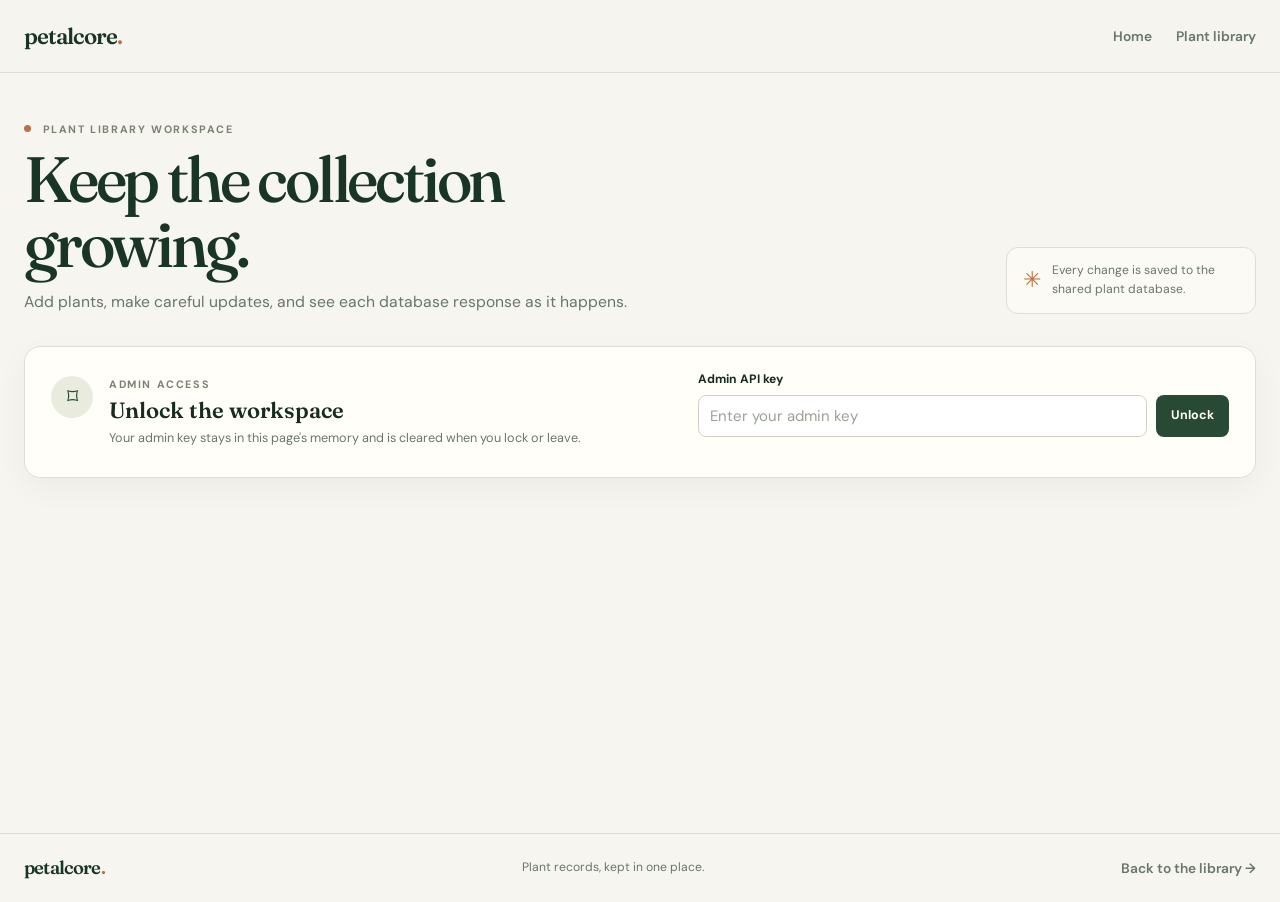
==== sites/admin/index.html @ 07d2193d "admin page" ====
<!DOCTYPE html>
<html lang="en">
<head>
    <meta charset="UTF-8">
    <meta name="viewport" content="width=device-width, initial-scale=1.0">
    <meta name="theme-color" content="#f6f5ef">
    <meta name="description" content="Manage the Petalcore plant catalog.">
    <title>Petalcore — Plant admin</title>
    <link rel="preconnect" href="https://fonts.googleapis.com">
    <link rel="preconnect" href="https://fonts.gstatic.com" crossorigin>
    <link href="https://fonts.googleapis.com/css2?family=DM+Sans:wght@400;500;600;700&family=Fraunces:opsz,wght@9..144,500;9..144,600;9..144,700&display=swap" rel="stylesheet">
    <link rel="stylesheet" href="style.css">
</head>
<body>
    <header class="site-header">
        <div class="shell header-inner">
            <a class="brand" href="/" aria-label="Petalcore home">petalcore<span>.</span></a>
            <nav aria-label="Main navigation">
                <a href="/">Home</a>
                <a href="/index/">Plant library</a>
            </nav>
        </div>
    </header>

    <main class="shell page-content">
        <section class="intro">
            <div>
                <p class="eyebrow"><span class="eyebrow-dot"></span> PLANT LIBRARY WORKSPACE</p>
                <h1>Keep the collection growing.</h1>
                <p class="intro-copy">Add plants, make careful updates, and see each database response as it happens.</p>
            </div>
            <div class="intro-note"><span class="note-mark" aria-hidden="true">✳</span><span>Every change is saved to the shared plant database.</span></div>
        </section>

        <section class="access-card" aria-labelledby="access-title">
            <div class="access-copy">
                <span class="access-icon" aria-hidden="true">⌑</span>
                <div>
                    <p class="eyebrow">ADMIN ACCESS</p>
                    <h2 id="access-title">Unlock the workspace</h2>
                    <p>Your admin key stays in this page's memory and is cleared when you lock or leave.</p>
                </div>
            </div>
            <form id="unlockForm" class="unlock-form">
                <label for="adminKey">Admin API key</label>
                <div class="unlock-controls">
                    <input id="adminKey" name="adminKey" type="password" autocomplete="off" required placeholder="Enter your admin key">
                    <button class="button button-primary" type="submit">Unlock</button>
                </div>
                <p id="accessMessage" class="form-message" role="status" aria-live="polite"></p>
            </form>
        </section>

        <section id="workspace" class="workspace" hidden>
            <div class="workspace-heading">
                <div>
                    <p class="eyebrow">DATABASE RECORDS</p>
                    <h2>Plant collection</h2>
                </div>
                <div class="workspace-controls">
                    <form id="searchForm" class="search-form" role="search">
                        <label class="visually-hidden" for="searchInput">Search plants</label>
                        <input id="searchInput" type="search" maxlength="100" placeholder="Search by plant name">
                        <button class="button button-light" type="submit">Search</button>
                    </form>
                    <button id="refreshButton" class="button button-light" type="button">Refresh</button>
                    <button id="createButton" class="button button-primary" type="button">＋ Add plant</button>
                    <button id="lockButton" class="button button-quiet" type="button">Lock</button>
                </div>
            </div>

            <p id="notice" class="notice" role="status" aria-live="polite"></p>

            <div class="workspace-grid">
                <section class="catalog-card" aria-labelledby="catalog-heading">
                    <div class="card-heading">
                        <div>
                            <h3 id="catalog-heading">Current records</h3>
                            <p id="recordCount">Loading the collection…</p>
                        </div>
                        <span class="live-mark"><span></span> Live database</span>
                    </div>
                    <div class="table-wrap">
                        <table>
                            <thead>
                                <tr>
                                    <th scope="col">Plant</th>
                                    <th scope="col">Type</th>
                                    <th scope="col">ID</th>
                                    <th scope="col"><span class="visually-hidden">Actions</span></th>
                                </tr>
                            </thead>
                            <tbody id="plantRows">
                                <tr><td class="empty-cell" colspan="4">Unlock the workspace to load plants.</td></tr>
                            </tbody>
                        </table>
                    </div>
                </section>

                <aside class="activity-card" aria-labelledby="activity-heading">
                    <div class="card-heading">
                        <div>
                            <p class="eyebrow">REQUEST DETAILS</p>
                            <h3 id="activity-heading">Last API response</h3>
                        </div>
                        <span id="responseStatus" class="status-pill status-idle">Ready</span>
                    </div>
                    <p id="requestLine" class="request-line">Choose an action to see its method, path, and result here.</p>
                    <section class="payload-section">
                        <h4>Request body</h4>
                        <pre id="requestBody" class="payload empty-payload">No request body.</pre>
                    </section>
                    <section class="payload-section response-section">
                        <h4>Response</h4>
                        <pre id="responseBody" class="payload empty-payload">Responses will appear here.</pre>
                    </section>
                </aside>
            </div>
        </section>
    </main>

    <dialog id="plantDialog" class="modal">
        <form id="plantForm" class="modal-card">
            <div class="modal-heading">
                <div>
                    <p class="eyebrow">PLANT DETAILS</p>
                    <h2 id="plantDialogTitle">Add a plant</h2>
                </div>
                <button id="closePlantDialog" class="close-button" type="button" aria-label="Close form">×</button>
            </div>
            <div id="updateMode" class="update-mode" hidden>
                <label for="updateMethod">Update style</label>
                <select id="updateMethod">
                    <option value="PATCH">Partial update (PATCH)</option>
                    <option value="PUT">Replace all fields (PUT)</option>
                </select>
                <span>PATCH saves only changed fields.</span>
            </div>
            <div id="plantFields" class="field-grid"></div>
            <div class="modal-actions">
                <button id="cancelPlantDialog" class="button button-light" type="button">Cancel</button>
                <button id="savePlantButton" class="button button-primary" type="submit">Create plant</button>
            </div>
        </form>
    </dialog>

    <dialog id="detailsDialog" class="modal">
        <section class="modal-card detail-card">
            <div class="modal-heading">
                <div>
                    <p class="eyebrow">DATABASE RECORD</p>
                    <h2 id="detailsTitle">Plant details</h2>
                </div>
                <button id="closeDetailsDialog" class="close-button" type="button" aria-label="Close details">×</button>
            </div>
            <pre id="detailsBody" class="payload detail-payload"></pre>
        </section>
    </dialog>

    <footer class="site-footer">
        <div class="shell footer-inner"><a class="brand" href="/">petalcore<span>.</span></a><p>Plant records, kept in one place.</p><a href="/index/">Back to the library →</a></div>
    </footer>
    <script src="app.js"></script>
</body>
</html>
---- sites/admin/style.css ----
* { box-sizing: border-box; }

:root {
    --paper: #f6f5ef;
    --surface: #fffef9;
    --surface-soft: #eeeee4;
    --ink: #172c20;
    --muted: #68766b;
    --forest: #284a35;
    --forest-deep: #183525;
    --moss: #b4c58b;
    --clay: #bd7044;
    --line: #dedfd2;
    --danger: #9c4238;
    --serif: "Fraunces", Georgia, serif;
    --sans: "DM Sans", Arial, sans-serif;
    --shadow: 0 20px 55px rgba(28, 53, 37, .12);
}

html { min-width: 320px; scroll-behavior: smooth; }
body {
    min-height: 100vh;
    margin: 0;
    color: var(--ink);
    background: var(--paper);
    font: 400 15px/1.6 var(--sans);
    -webkit-font-smoothing: antialiased;
}
a { color: inherit; }
button, input, select, textarea { font: inherit; }
button { cursor: pointer; }
button:focus-visible, a:focus-visible, input:focus-visible, select:focus-visible, textarea:focus-visible {
    outline: 3px solid rgba(189, 112, 68, .55);
    outline-offset: 2px;
}
[hidden] { display: none !important; }
.shell { width: min(1240px, calc(100% - 48px)); margin: 0 auto; }

.site-header { border-bottom: 1px solid var(--line); background: rgba(246, 245, 239, .92); }
.header-inner { min-height: 72px; display: flex; align-items: center; justify-content: space-between; gap: 24px; }
.brand { color: var(--forest-deep); font: 600 1.4rem/1 var(--serif); letter-spacing: -.045em; text-decoration: none; }
.brand span { color: var(--clay); }
.header-inner nav { display: flex; align-items: center; gap: 24px; }
.header-inner nav a, .footer-inner > a:last-child { color: var(--muted); font-size: .86rem; font-weight: 600; text-decoration: none; }
.header-inner nav a:hover, .footer-inner > a:last-child:hover { color: var(--forest); text-decoration: underline; text-underline-offset: 4px; }

.page-content { min-height: calc(100vh - 140px); padding: 44px 0 64px; }
.intro { display: flex; align-items: flex-end; justify-content: space-between; gap: 36px; padding: 4px 0 32px; }
.eyebrow { margin: 0 0 8px; color: #78846f; font-size: .67rem; font-weight: 700; letter-spacing: .15em; }
.eyebrow-dot { display: inline-block; width: 7px; height: 7px; margin: 0 7px 1px 0; border-radius: 50%; background: var(--clay); }
h1, h2, h3, h4, p { margin-top: 0; }
.intro h1 { max-width: 690px; margin-bottom: 12px; color: var(--forest-deep); font: 500 clamp(2.55rem, 5vw, 4.4rem)/1.02 var(--serif); letter-spacing: -.05em; }
.intro-copy { max-width: 620px; margin-bottom: 0; color: var(--muted); font-size: .98rem; }
.intro-note { display: flex; align-items: center; gap: 11px; max-width: 250px; padding: 13px 16px; border: 1px solid var(--line); border-radius: 12px; color: var(--muted); background: rgba(255, 254, 249, .6); font-size: .76rem; }
.note-mark { color: var(--clay); font-size: 1.4rem; }

.access-card, .catalog-card, .activity-card { border: 1px solid var(--line); border-radius: 16px; background: var(--surface); box-shadow: 0 10px 32px rgba(28, 53, 37, .045); }
.access-card { display: grid; grid-template-columns: 1fr minmax(310px, .86fr); align-items: center; gap: 30px; padding: 23px 26px; }
.access-copy { display: flex; align-items: flex-start; gap: 16px; }
.access-icon { display: grid; width: 42px; height: 42px; flex: 0 0 auto; place-items: center; border-radius: 50%; color: var(--forest); background: #e9ebdf; font-size: 1.35rem; }
.access-copy .eyebrow { margin-bottom: 4px; }
.access-copy h2 { margin-bottom: 4px; font: 600 1.38rem/1.2 var(--serif); }
.access-copy p:last-child { max-width: 500px; margin-bottom: 0; color: var(--muted); font-size: .79rem; }
.unlock-form label, .update-mode label { display: block; margin: 0 0 6px; color: var(--ink); font-size: .76rem; font-weight: 700; }
.unlock-controls { display: flex; gap: 9px; }
input, select, textarea { min-width: 0; border: 1px solid #cfd3c6; border-radius: 8px; color: var(--ink); background: #fff; }
input, select { min-height: 42px; padding: 8px 11px; }
input::placeholder { color: #9aa296; }
.unlock-controls input { flex: 1; }
.form-message { min-height: 18px; margin: 4px 0 -5px; color: var(--muted); font-size: .74rem; }
.form-message.is-error { color: var(--danger); }

.button { min-height: 40px; display: inline-flex; align-items: center; justify-content: center; gap: 7px; padding: 0 14px; border: 1px solid transparent; border-radius: 8px; font-size: .78rem; font-weight: 700; transition: background .16s ease, transform .16s ease, border-color .16s ease; }
.button:hover { transform: translateY(-1px); }
.button:disabled { cursor: wait; opacity: .65; transform: none; }
.button-primary { color: #fffef9; background: var(--forest); }
.button-primary:hover { background: var(--forest-deep); }
.button-light { color: var(--forest); border-color: var(--line); background: var(--surface); }
.button-light:hover { border-color: #aab79a; background: #f6f7f0; }
.button-quiet { color: var(--muted); border-color: transparent; background: transparent; }
.button-quiet:hover { color: var(--danger); background: #f8ece9; }

.workspace { padding-top: 35px; }
.workspace-heading { display: flex; align-items: flex-end; justify-content: space-between; gap: 18px; margin-bottom: 16px; }
.workspace-heading .eyebrow { margin-bottom: 2px; }
.workspace-heading h2 { margin: 0; color: var(--forest-deep); font: 600 1.9rem/1.2 var(--serif); letter-spacing: -.025em; }
.workspace-controls { display: flex; flex-wrap: wrap; align-items: center; justify-content: flex-end; gap: 8px; }
.search-form { display: flex; gap: 7px; }
.search-form input { width: min(245px, 25vw); }
.notice { min-height: 20px; margin: 0 0 10px; color: var(--muted); font-size: .8rem; }
.notice.is-error { color: var(--danger); }
.workspace-grid { display: grid; grid-template-columns: minmax(0, 1.55fr) minmax(310px, .82fr); align-items: start; gap: 16px; }
.catalog-card, .activity-card { min-width: 0; overflow: hidden; }
.card-heading { min-height: 77px; display: flex; align-items: center; justify-content: space-between; gap: 15px; padding: 16px 19px; border-bottom: 1px solid var(--line); }
.card-heading h3 { margin: 0; font: 600 1.25rem/1.2 var(--serif); }
.card-heading p:not(.eyebrow) { margin: 3px 0 0; color: var(--muted); font-size: .75rem; }
.live-mark { display: inline-flex; align-items: center; gap: 7px; color: #61744f; font-size: .68rem; font-weight: 700; white-space: nowrap; }
.live-mark span { width: 7px; height: 7px; border-radius: 50%; background: #72a456; box-shadow: 0 0 0 3px #edf3e8; }
.table-wrap { overflow: auto; }
table { width: 100%; border-collapse: collapse; text-align: left; }
th { padding: 10px 13px; color: #78846f; background: #f8f8f2; font-size: .64rem; font-weight: 700; letter-spacing: .07em; text-transform: uppercase; white-space: nowrap; }
td { padding: 12px 13px; border-top: 1px solid #edeee7; color: var(--muted); font-size: .76rem; vertical-align: middle; }
tbody tr:hover { background: #fcfcf8; }
.plant-name { display: block; color: var(--ink); font-size: .81rem; font-weight: 700; }
.plant-scientific { display: block; max-width: 190px; overflow: hidden; color: #7b877c; font-size: .67rem; text-overflow: ellipsis; white-space: nowrap; }
.plant-id { color: #899285; font-variant-numeric: tabular-nums; }
.row-actions { display: flex; justify-content: flex-end; gap: 5px; white-space: nowrap; }
.table-action { min-height: 30px; padding: 0 8px; border: 1px solid var(--line); border-radius: 6px; color: var(--forest); background: white; font-size: .68rem; font-weight: 700; }
.table-action:hover { border-color: #aab79a; background: #f6f7f0; }
.table-action.delete { color: var(--danger); }
.table-action.delete:hover { border-color: #dfb7ad; background: #fbf2f0; }
.empty-cell { padding: 32px 18px; color: var(--muted); text-align: center; }

.activity-card { position: sticky; top: 18px; }
.activity-card .card-heading { align-items: flex-start; }
.activity-card .eyebrow { margin-bottom: 3px; }
.status-pill { display: inline-flex; min-height: 24px; align-items: center; padding: 2px 9px; border-radius: 999px; font-size: .66rem; font-weight: 700; white-space: nowrap; }
.status-idle { color: #68766b; background: #eff0e9; }
.status-success { color: #426237; background: #e8f1df; }
.status-error { color: #963e35; background: #f8e9e5; }
.request-line { margin: 0; padding: 13px 17px; border-bottom: 1px solid var(--line); color: var(--forest-deep); font: 600 .74rem/1.5 ui-monospace, SFMono-Regular, Consolas, monospace; overflow-wrap: anywhere; }
.payload-section { padding: 12px 16px 0; }
.payload-section h4 { margin: 0 0 6px; color: #78846f; font-size: .64rem; font-weight: 700; letter-spacing: .08em; text-transform: uppercase; }
.payload { max-height: 190px; min-height: 50px; margin: 0; overflow: auto; padding: 12px; border: 1px solid #e6e8dc; border-radius: 8px; color: #304637; background: #f8f9f4; font: 500 .68rem/1.55 ui-monospace, SFMono-Regular, Consolas, monospace; white-space: pre-wrap; overflow-wrap: anywhere; }
.empty-payload { color: #9aa296; }
.response-section { padding-bottom: 16px; }

.modal { width: min(780px, calc(100% - 28px)); max-width: none; max-height: min(90vh, 900px); padding: 0; overflow: visible; border: 0; border-radius: 16px; color: var(--ink); background: transparent; box-shadow: var(--shadow); }
.modal::backdrop { background: rgba(18, 34, 24, .55); backdrop-filter: blur(3px); }
.modal-card { max-height: min(90vh, 900px); display: flex; flex-direction: column; overflow: hidden; border: 1px solid rgba(255, 255, 255, .55); border-radius: 16px; background: var(--surface); }
.modal-heading { display: flex; align-items: flex-start; justify-content: space-between; gap: 16px; padding: 20px 23px 15px; border-bottom: 1px solid var(--line); }
.modal-heading .eyebrow { margin-bottom: 4px; }
.modal-heading h2 { margin: 0; color: var(--forest-deep); font: 600 1.6rem/1.15 var(--serif); }
.close-button { width: 35px; height: 35px; border: 1px solid var(--line); border-radius: 50%; color: var(--muted); background: white; font-size: 1.45rem; line-height: 1; }
.close-button:hover { color: var(--danger); border-color: #dfb7ad; }
.update-mode { display: flex; flex-wrap: wrap; align-items: center; gap: 10px; padding: 12px 23px 0; }
.update-mode label { margin: 0; }
.update-mode select { min-height: 34px; padding: 5px 9px; font-size: .74rem; }
.update-mode span { color: var(--muted); font-size: .69rem; }
.field-grid { display: grid; grid-template-columns: repeat(2, minmax(0, 1fr)); gap: 12px 14px; padding: 18px 23px; overflow: auto; }
.field { min-width: 0; }
.field.full-width { grid-column: 1 / -1; }
.field label { display: block; margin-bottom: 4px; color: #526455; font-size: .7rem; font-weight: 700; }
.field input, .field select, .field textarea { width: 100%; font-size: .78rem; }
.field input, .field select { min-height: 38px; padding: 7px 9px; }
.field textarea { min-height: 72px; resize: vertical; padding: 8px 9px; }
.modal-actions { display: flex; justify-content: flex-end; gap: 8px; padding: 13px 23px 18px; border-top: 1px solid var(--line); background: #fcfcf8; }
.detail-card { padding-bottom: 18px; }
.detail-payload { max-height: 65vh; margin: 16px 20px 0; font-size: .74rem; }
.visually-hidden { position: absolute; width: 1px; height: 1px; padding: 0; overflow: hidden; clip: rect(0, 0, 0, 0); white-space: nowrap; border: 0; }

.site-footer { border-top: 1px solid var(--line); }
.footer-inner { min-height: 68px; display: flex; align-items: center; justify-content: space-between; gap: 18px; }
.footer-inner .brand { font-size: 1.15rem; }
.footer-inner p { margin: 0; color: var(--muted); font-size: .76rem; }

@media (max-width: 980px) {
    .workspace-grid { grid-template-columns: 1fr; }
    .activity-card { position: static; }
    .access-card { grid-template-columns: 1fr; gap: 17px; }
    .workspace-heading { align-items: flex-start; flex-direction: column; }
    .workspace-controls { justify-content: flex-start; }
}
@media (max-width: 650px) {
    .shell { width: min(100% - 30px, 1240px); }
    .page-content { padding-top: 30px; }
    .intro { align-items: flex-start; flex-direction: column; gap: 16px; padding-bottom: 22px; }
    .intro h1 { font-size: clamp(2.45rem, 12vw, 3.5rem); }
    .intro-note { max-width: none; }
    .access-card { padding: 18px; }
    .workspace-controls { width: 100%; }
    .search-form { flex: 1 1 100%; }
    .search-form input { width: 100%; flex: 1; }
    .workspace-heading h2 { font-size: 1.65rem; }
    .card-heading { padding: 14px; }
    td { padding: 10px 9px; }
    th { padding: 9px; }
    .row-actions { flex-direction: column; }
    .table-action { min-height: 27px; }
    .field-grid { grid-template-columns: 1fr; padding: 15px; }
    .field.full-width { grid-column: auto; }
    .modal-heading { padding: 17px 16px 13px; }
    .update-mode { padding-right: 16px; padding-left: 16px; }
    .modal-actions { padding: 12px 16px 15px; }
    .footer-inner { align-items: flex-start; flex-direction: column; justify-content: center; gap: 6px; padding: 14px 0; }
}
@media (prefers-reduced-motion: reduce) { html { scroll-behavior: auto; } .button { transition: none; } }
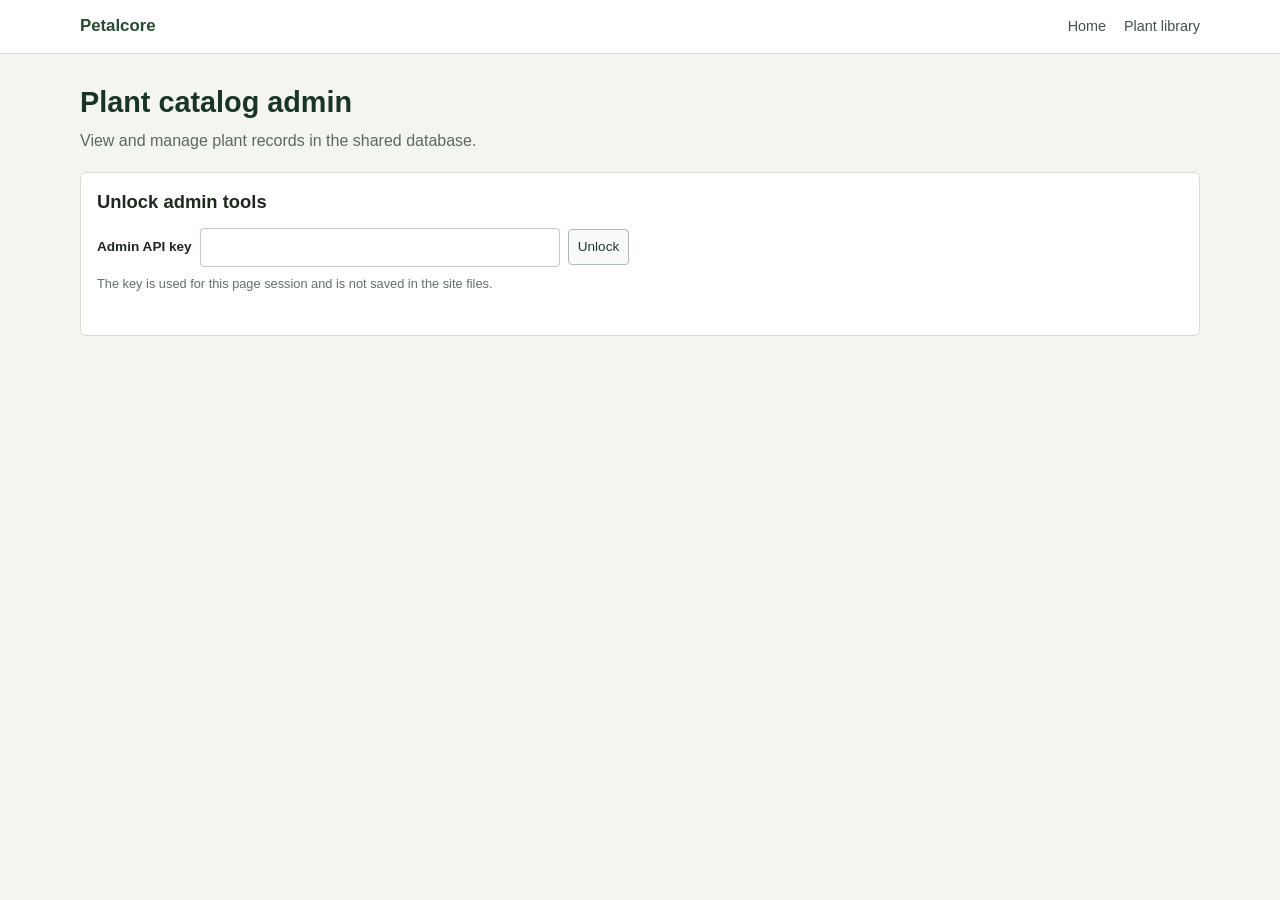
==== commit 95e91d25: "Update admin tools UI" ====
--- a/sites/admin/index.html
+++ b/sites/admin/index.html
@@ -6,160 +6,102 @@
     <meta name="theme-color" content="#f6f5ef">
     <meta name="description" content="Manage the Petalcore plant catalog.">
     <title>Petalcore — Plant admin</title>
-    <link rel="preconnect" href="https://fonts.googleapis.com">
-    <link rel="preconnect" href="https://fonts.gstatic.com" crossorigin>
-    <link href="https://fonts.googleapis.com/css2?family=DM+Sans:wght@400;500;600;700&family=Fraunces:opsz,wght@9..144,500;9..144,600;9..144,700&display=swap" rel="stylesheet">
     <link rel="stylesheet" href="style.css">
 </head>
 <body>
-    <header class="site-header">
-        <div class="shell header-inner">
-            <a class="brand" href="/" aria-label="Petalcore home">petalcore<span>.</span></a>
-            <nav aria-label="Main navigation">
-                <a href="/">Home</a>
-                <a href="/index/">Plant library</a>
-            </nav>
-        </div>
+    <header>
+        <a href="/" class="brand">Petalcore</a>
+        <nav><a href="/">Home</a><a href="/index/">Plant library</a></nav>
     </header>
 
-    <main class="shell page-content">
-        <section class="intro">
-            <div>
-                <p class="eyebrow"><span class="eyebrow-dot"></span> PLANT LIBRARY WORKSPACE</p>
-                <h1>Keep the collection growing.</h1>
-                <p class="intro-copy">Add plants, make careful updates, and see each database response as it happens.</p>
-            </div>
-            <div class="intro-note"><span class="note-mark" aria-hidden="true">✳</span><span>Every change is saved to the shared plant database.</span></div>
+    <main>
+        <h1>Plant catalog admin</h1>
+        <p>View and manage plant records in the shared database.</p>
+
+        <section class="panel" aria-labelledby="access-title">
+            <h2 id="access-title">Unlock admin tools</h2>
+            <form id="unlockForm" class="inline-form">
+                <label for="adminKey">Admin API key</label>
+                <input id="adminKey" name="adminKey" type="password" autocomplete="off" required>
+                <button type="submit">Unlock</button>
+            </form>
+            <p class="help-text">The key is used for this page session and is not saved in the site files.</p>
+            <p id="accessMessage" class="message" role="status" aria-live="polite"></p>
         </section>
 
-        <section class="access-card" aria-labelledby="access-title">
-            <div class="access-copy">
-                <span class="access-icon" aria-hidden="true">⌑</span>
-                <div>
-                    <p class="eyebrow">ADMIN ACCESS</p>
-                    <h2 id="access-title">Unlock the workspace</h2>
-                    <p>Your admin key stays in this page's memory and is cleared when you lock or leave.</p>
-                </div>
+        <section id="workspace" hidden>
+            <div class="toolbar">
+                <h2>Plants <small id="recordCount">Loading…</small></h2>
+                <form id="searchForm" class="inline-form" role="search">
+                    <label class="visually-hidden" for="searchInput">Search plants</label>
+                    <input id="searchInput" type="search" maxlength="100" placeholder="Search plant names">
+                    <button type="submit">Search</button>
+                </form>
+                <button id="refreshButton" type="button">Refresh</button>
+                <button id="createButton" type="button">Add plant</button>
+                <button id="lockButton" type="button">Lock</button>
             </div>
-            <form id="unlockForm" class="unlock-form">
-                <label for="adminKey">Admin API key</label>
-                <div class="unlock-controls">
-                    <input id="adminKey" name="adminKey" type="password" autocomplete="off" required placeholder="Enter your admin key">
-                    <button class="button button-primary" type="submit">Unlock</button>
-                </div>
-                <p id="accessMessage" class="form-message" role="status" aria-live="polite"></p>
-            </form>
-        </section>
+            <p id="notice" class="message" role="status" aria-live="polite"></p>
 
-        <section id="workspace" class="workspace" hidden>
-            <div class="workspace-heading">
-                <div>
-                    <p class="eyebrow">DATABASE RECORDS</p>
-                    <h2>Plant collection</h2>
-                </div>
-                <div class="workspace-controls">
-                    <form id="searchForm" class="search-form" role="search">
-                        <label class="visually-hidden" for="searchInput">Search plants</label>
-                        <input id="searchInput" type="search" maxlength="100" placeholder="Search by plant name">
-                        <button class="button button-light" type="submit">Search</button>
-                    </form>
-                    <button id="refreshButton" class="button button-light" type="button">Refresh</button>
-                    <button id="createButton" class="button button-primary" type="button">＋ Add plant</button>
-                    <button id="lockButton" class="button button-quiet" type="button">Lock</button>
-                </div>
-            </div>
-
-            <p id="notice" class="notice" role="status" aria-live="polite"></p>
-
-            <div class="workspace-grid">
-                <section class="catalog-card" aria-labelledby="catalog-heading">
-                    <div class="card-heading">
-                        <div>
-                            <h3 id="catalog-heading">Current records</h3>
-                            <p id="recordCount">Loading the collection…</p>
-                        </div>
-                        <span class="live-mark"><span></span> Live database</span>
-                    </div>
+            <div class="columns">
+                <section class="panel table-panel" aria-labelledby="records-title">
+                    <h3 id="records-title">Current records</h3>
                     <div class="table-wrap">
                         <table>
                             <thead>
-                                <tr>
-                                    <th scope="col">Plant</th>
-                                    <th scope="col">Type</th>
-                                    <th scope="col">ID</th>
-                                    <th scope="col"><span class="visually-hidden">Actions</span></th>
-                                </tr>
+                                <tr><th>Plant</th><th>Type</th><th>ID</th><th>Actions</th></tr>
                             </thead>
                             <tbody id="plantRows">
-                                <tr><td class="empty-cell" colspan="4">Unlock the workspace to load plants.</td></tr>
+                                <tr><td colspan="4" class="empty-cell">Unlock the workspace to load plants.</td></tr>
                             </tbody>
                         </table>
                     </div>
                 </section>
 
-                <aside class="activity-card" aria-labelledby="activity-heading">
-                    <div class="card-heading">
-                        <div>
-                            <p class="eyebrow">REQUEST DETAILS</p>
-                            <h3 id="activity-heading">Last API response</h3>
-                        </div>
-                        <span id="responseStatus" class="status-pill status-idle">Ready</span>
-                    </div>
-                    <p id="requestLine" class="request-line">Choose an action to see its method, path, and result here.</p>
-                    <section class="payload-section">
-                        <h4>Request body</h4>
-                        <pre id="requestBody" class="payload empty-payload">No request body.</pre>
-                    </section>
-                    <section class="payload-section response-section">
-                        <h4>Response</h4>
-                        <pre id="responseBody" class="payload empty-payload">Responses will appear here.</pre>
-                    </section>
-                </aside>
+                <section class="panel request-panel" aria-labelledby="request-title">
+                    <h3 id="request-title">Latest API request</h3>
+                    <p><strong>Status:</strong> <span id="responseStatus" class="status-pill">Ready</span></p>
+                    <p id="requestLine" class="request-line">Choose an action to see its result.</p>
+                    <h4>Request body</h4>
+                    <pre id="requestBody" class="payload empty-payload">No request body.</pre>
+                    <h4>Response</h4>
+                    <pre id="responseBody" class="payload empty-payload">Responses appear here.</pre>
+                </section>
             </div>
         </section>
     </main>
 
-    <dialog id="plantDialog" class="modal">
-        <form id="plantForm" class="modal-card">
-            <div class="modal-heading">
-                <div>
-                    <p class="eyebrow">PLANT DETAILS</p>
-                    <h2 id="plantDialogTitle">Add a plant</h2>
-                </div>
-                <button id="closePlantDialog" class="close-button" type="button" aria-label="Close form">×</button>
+    <dialog id="plantDialog">
+        <form id="plantForm" class="dialog-content">
+            <div class="dialog-heading">
+                <h2 id="plantDialogTitle">Add plant</h2>
+                <button id="closePlantDialog" type="button" aria-label="Close">×</button>
             </div>
             <div id="updateMode" class="update-mode" hidden>
-                <label for="updateMethod">Update style</label>
+                <label for="updateMethod">Update method</label>
                 <select id="updateMethod">
-                    <option value="PATCH">Partial update (PATCH)</option>
-                    <option value="PUT">Replace all fields (PUT)</option>
+                    <option value="PATCH">PATCH — changed fields</option>
+                    <option value="PUT">PUT — replace all fields</option>
                 </select>
-                <span>PATCH saves only changed fields.</span>
             </div>
             <div id="plantFields" class="field-grid"></div>
-            <div class="modal-actions">
-                <button id="cancelPlantDialog" class="button button-light" type="button">Cancel</button>
-                <button id="savePlantButton" class="button button-primary" type="submit">Create plant</button>
+            <div class="dialog-actions">
+                <button id="cancelPlantDialog" type="button">Cancel</button>
+                <button id="savePlantButton" type="submit">Create plant</button>
             </div>
         </form>
     </dialog>
 
-    <dialog id="detailsDialog" class="modal">
-        <section class="modal-card detail-card">
-            <div class="modal-heading">
-                <div>
-                    <p class="eyebrow">DATABASE RECORD</p>
-                    <h2 id="detailsTitle">Plant details</h2>
-                </div>
-                <button id="closeDetailsDialog" class="close-button" type="button" aria-label="Close details">×</button>
+    <dialog id="detailsDialog">
+        <section class="dialog-content">
+            <div class="dialog-heading">
+                <h2 id="detailsTitle">Plant details</h2>
+                <button id="closeDetailsDialog" type="button" aria-label="Close">×</button>
             </div>
             <pre id="detailsBody" class="payload detail-payload"></pre>
         </section>
     </dialog>
 
-    <footer class="site-footer">
-        <div class="shell footer-inner"><a class="brand" href="/">petalcore<span>.</span></a><p>Plant records, kept in one place.</p><a href="/index/">Back to the library →</a></div>
-    </footer>
     <script src="app.js"></script>
 </body>
 </html>
--- a/sites/admin/style.css
+++ b/sites/admin/style.css
@@ -1,187 +1,103 @@
-* { box-sizing: border-box; }
-
 :root {
-    --paper: #f6f5ef;
-    --surface: #fffef9;
-    --surface-soft: #eeeee4;
-    --ink: #172c20;
-    --muted: #68766b;
-    --forest: #284a35;
-    --forest-deep: #183525;
-    --moss: #b4c58b;
-    --clay: #bd7044;
-    --line: #dedfd2;
-    --danger: #9c4238;
-    --serif: "Fraunces", Georgia, serif;
-    --sans: "DM Sans", Arial, sans-serif;
-    --shadow: 0 20px 55px rgba(28, 53, 37, .12);
+    color-scheme: light;
+    font-family: Arial, sans-serif;
+    color: #202820;
+    background: #f5f5f0;
 }
 
-html { min-width: 320px; scroll-behavior: smooth; }
-body {
-    min-height: 100vh;
-    margin: 0;
-    color: var(--ink);
-    background: var(--paper);
-    font: 400 15px/1.6 var(--sans);
-    -webkit-font-smoothing: antialiased;
+* { box-sizing: border-box; }
+body { margin: 0; line-height: 1.45; }
+header {
+    min-height: 54px;
+    display: flex;
+    align-items: center;
+    justify-content: space-between;
+    gap: 16px;
+    padding: 0 max(20px, calc((100% - 1120px) / 2));
+    border-bottom: 1px solid #d8ddd3;
+    background: #fff;
 }
-a { color: inherit; }
-button, input, select, textarea { font: inherit; }
-button { cursor: pointer; }
-button:focus-visible, a:focus-visible, input:focus-visible, select:focus-visible, textarea:focus-visible {
-    outline: 3px solid rgba(189, 112, 68, .55);
+.brand { color: #284a35; font-size: 1.05rem; font-weight: 700; text-decoration: none; }
+nav { display: flex; gap: 18px; }
+nav a { color: #425247; font-size: .9rem; text-decoration: none; }
+nav a:hover { text-decoration: underline; }
+main { width: min(1120px, calc(100% - 32px)); margin: 28px auto 60px; }
+h1 { margin: 0 0 5px; color: #183525; font-size: 1.8rem; }
+h2 { margin: 0 0 12px; font-size: 1.15rem; }
+h3 { margin: 0 0 12px; font-size: 1rem; }
+h4 { margin: 12px 0 5px; font-size: .85rem; }
+main > p { margin: 0 0 20px; color: #5c685f; }
+section { min-width: 0; }
+.panel { padding: 16px; border: 1px solid #d8ddd3; border-radius: 6px; background: #fff; }
+.inline-form { display: flex; flex-wrap: wrap; align-items: center; gap: 8px; }
+label { font-size: .85rem; font-weight: 600; }
+input, select, textarea, button { min-height: 36px; padding: 7px 9px; font: inherit; }
+input, select, textarea { border: 1px solid #bfc8bd; border-radius: 4px; background: white; }
+button { border: 1px solid #aeb9ae; border-radius: 4px; color: #24382b; background: #f8faf7; cursor: pointer; font-size: .85rem; }
+button:hover { background: #edf2e9; }
+button:disabled { cursor: wait; opacity: .65; }
+button:focus-visible, input:focus-visible, select:focus-visible, textarea:focus-visible, a:focus-visible {
+    outline: 2px solid #bd7044;
     outline-offset: 2px;
 }
+#unlockForm input { width: min(360px, 100%); }
+.message { min-height: 18px; margin: 8px 0 0; color: #536255; font-size: .85rem; }
+.message.is-error { color: #9c4238; }
+.help-text { margin: 8px 0 0; color: #637065; font-size: .8rem; }
+.toolbar { display: flex; flex-wrap: wrap; align-items: center; gap: 8px; margin: 24px 0 8px; }
+.toolbar h2 { margin: 0 auto 0 0; }
+.toolbar small { color: #637065; font-size: .8rem; font-weight: 400; }
+.search-form input { width: 190px; }
+.columns { display: grid; grid-template-columns: minmax(0, 1.5fr) minmax(280px, .8fr); align-items: start; gap: 14px; }
+.table-panel, .request-panel { margin-top: 6px; }
+.table-wrap { overflow-x: auto; }
+table { width: 100%; border-collapse: collapse; background: #fff; text-align: left; }
+th, td { padding: 9px 8px; border-bottom: 1px solid #e3e7e1; font-size: .82rem; vertical-align: middle; }
+th { background: #f4f6f2; font-size: .75rem; }
+.plant-name { display: block; font-weight: 600; }
+.plant-scientific { display: block; color: #637065; font-size: .74rem; }
+.plant-id { color: #637065; }
+.row-actions { display: flex; flex-wrap: wrap; gap: 5px; }
+.table-action { min-height: 29px; padding: 4px 7px; font-size: .75rem; }
+.table-action.delete { color: #8f332b; }
+.empty-cell { padding: 20px 8px; color: #637065; text-align: center; }
+.request-panel p { margin: 6px 0; font-size: .82rem; }
+.request-line { overflow-wrap: anywhere; font-family: Consolas, monospace; }
+.status-pill { font-weight: 700; }
+.status-success { color: #426237; }
+.status-error { color: #9c4238; }
+.status-idle { color: #637065; }
+.payload { max-height: 220px; min-height: 42px; margin: 0; overflow: auto; padding: 9px; border: 1px solid #e0e4dd; border-radius: 4px; background: #f8f9f7; font: .75rem/1.45 Consolas, monospace; white-space: pre-wrap; overflow-wrap: anywhere; }
+.empty-payload { color: #748076; }
+
+dialog { width: min(760px, calc(100% - 24px)); max-height: 90vh; padding: 0; overflow: auto; border: 1px solid #cbd2c8; border-radius: 6px; background: #fff; color: inherit; }
+dialog::backdrop { background: rgba(25, 35, 27, .45); }
+.dialog-content { padding: 16px; }
+.dialog-heading { display: flex; align-items: center; justify-content: space-between; gap: 12px; margin-bottom: 12px; }
+.dialog-heading h2 { margin: 0; }
+.dialog-heading button { min-width: 36px; padding: 3px; font-size: 1.1rem; }
+.update-mode { display: flex; flex-wrap: wrap; align-items: center; gap: 8px; margin-bottom: 12px; }
+.field-grid { display: grid; grid-template-columns: repeat(2, minmax(0, 1fr)); gap: 10px; }
+.field { display: grid; gap: 4px; }
+.field.full-width { grid-column: 1 / -1; }
+.field input, .field select, .field textarea { width: 100%; }
+.field textarea { min-height: 68px; resize: vertical; }
+.dialog-actions { display: flex; justify-content: flex-end; gap: 8px; margin-top: 14px; padding-top: 12px; border-top: 1px solid #e0e4dd; }
+.detail-payload { max-height: 70vh; }
+.visually-hidden { position: absolute; width: 1px; height: 1px; padding: 0; overflow: hidden; clip: rect(0, 0, 0, 0); white-space: nowrap; border: 0; }
 [hidden] { display: none !important; }
-.shell { width: min(1240px, calc(100% - 48px)); margin: 0 auto; }
 
-.site-header { border-bottom: 1px solid var(--line); background: rgba(246, 245, 239, .92); }
-.header-inner { min-height: 72px; display: flex; align-items: center; justify-content: space-between; gap: 24px; }
-.brand { color: var(--forest-deep); font: 600 1.4rem/1 var(--serif); letter-spacing: -.045em; text-decoration: none; }
-.brand span { color: var(--clay); }
-.header-inner nav { display: flex; align-items: center; gap: 24px; }
-.header-inner nav a, .footer-inner > a:last-child { color: var(--muted); font-size: .86rem; font-weight: 600; text-decoration: none; }
-.header-inner nav a:hover, .footer-inner > a:last-child:hover { color: var(--forest); text-decoration: underline; text-underline-offset: 4px; }
-
-.page-content { min-height: calc(100vh - 140px); padding: 44px 0 64px; }
-.intro { display: flex; align-items: flex-end; justify-content: space-between; gap: 36px; padding: 4px 0 32px; }
-.eyebrow { margin: 0 0 8px; color: #78846f; font-size: .67rem; font-weight: 700; letter-spacing: .15em; }
-.eyebrow-dot { display: inline-block; width: 7px; height: 7px; margin: 0 7px 1px 0; border-radius: 50%; background: var(--clay); }
-h1, h2, h3, h4, p { margin-top: 0; }
-.intro h1 { max-width: 690px; margin-bottom: 12px; color: var(--forest-deep); font: 500 clamp(2.55rem, 5vw, 4.4rem)/1.02 var(--serif); letter-spacing: -.05em; }
-.intro-copy { max-width: 620px; margin-bottom: 0; color: var(--muted); font-size: .98rem; }
-.intro-note { display: flex; align-items: center; gap: 11px; max-width: 250px; padding: 13px 16px; border: 1px solid var(--line); border-radius: 12px; color: var(--muted); background: rgba(255, 254, 249, .6); font-size: .76rem; }
-.note-mark { color: var(--clay); font-size: 1.4rem; }
-
-.access-card, .catalog-card, .activity-card { border: 1px solid var(--line); border-radius: 16px; background: var(--surface); box-shadow: 0 10px 32px rgba(28, 53, 37, .045); }
-.access-card { display: grid; grid-template-columns: 1fr minmax(310px, .86fr); align-items: center; gap: 30px; padding: 23px 26px; }
-.access-copy { display: flex; align-items: flex-start; gap: 16px; }
-.access-icon { display: grid; width: 42px; height: 42px; flex: 0 0 auto; place-items: center; border-radius: 50%; color: var(--forest); background: #e9ebdf; font-size: 1.35rem; }
-.access-copy .eyebrow { margin-bottom: 4px; }
-.access-copy h2 { margin-bottom: 4px; font: 600 1.38rem/1.2 var(--serif); }
-.access-copy p:last-child { max-width: 500px; margin-bottom: 0; color: var(--muted); font-size: .79rem; }
-.unlock-form label, .update-mode label { display: block; margin: 0 0 6px; color: var(--ink); font-size: .76rem; font-weight: 700; }
-.unlock-controls { display: flex; gap: 9px; }
-input, select, textarea { min-width: 0; border: 1px solid #cfd3c6; border-radius: 8px; color: var(--ink); background: #fff; }
-input, select { min-height: 42px; padding: 8px 11px; }
-input::placeholder { color: #9aa296; }
-.unlock-controls input { flex: 1; }
-.form-message { min-height: 18px; margin: 4px 0 -5px; color: var(--muted); font-size: .74rem; }
-.form-message.is-error { color: var(--danger); }
-
-.button { min-height: 40px; display: inline-flex; align-items: center; justify-content: center; gap: 7px; padding: 0 14px; border: 1px solid transparent; border-radius: 8px; font-size: .78rem; font-weight: 700; transition: background .16s ease, transform .16s ease, border-color .16s ease; }
-.button:hover { transform: translateY(-1px); }
-.button:disabled { cursor: wait; opacity: .65; transform: none; }
-.button-primary { color: #fffef9; background: var(--forest); }
-.button-primary:hover { background: var(--forest-deep); }
-.button-light { color: var(--forest); border-color: var(--line); background: var(--surface); }
-.button-light:hover { border-color: #aab79a; background: #f6f7f0; }
-.button-quiet { color: var(--muted); border-color: transparent; background: transparent; }
-.button-quiet:hover { color: var(--danger); background: #f8ece9; }
-
-.workspace { padding-top: 35px; }
-.workspace-heading { display: flex; align-items: flex-end; justify-content: space-between; gap: 18px; margin-bottom: 16px; }
-.workspace-heading .eyebrow { margin-bottom: 2px; }
-.workspace-heading h2 { margin: 0; color: var(--forest-deep); font: 600 1.9rem/1.2 var(--serif); letter-spacing: -.025em; }
-.workspace-controls { display: flex; flex-wrap: wrap; align-items: center; justify-content: flex-end; gap: 8px; }
-.search-form { display: flex; gap: 7px; }
-.search-form input { width: min(245px, 25vw); }
-.notice { min-height: 20px; margin: 0 0 10px; color: var(--muted); font-size: .8rem; }
-.notice.is-error { color: var(--danger); }
-.workspace-grid { display: grid; grid-template-columns: minmax(0, 1.55fr) minmax(310px, .82fr); align-items: start; gap: 16px; }
-.catalog-card, .activity-card { min-width: 0; overflow: hidden; }
-.card-heading { min-height: 77px; display: flex; align-items: center; justify-content: space-between; gap: 15px; padding: 16px 19px; border-bottom: 1px solid var(--line); }
-.card-heading h3 { margin: 0; font: 600 1.25rem/1.2 var(--serif); }
-.card-heading p:not(.eyebrow) { margin: 3px 0 0; color: var(--muted); font-size: .75rem; }
-.live-mark { display: inline-flex; align-items: center; gap: 7px; color: #61744f; font-size: .68rem; font-weight: 700; white-space: nowrap; }
-.live-mark span { width: 7px; height: 7px; border-radius: 50%; background: #72a456; box-shadow: 0 0 0 3px #edf3e8; }
-.table-wrap { overflow: auto; }
-table { width: 100%; border-collapse: collapse; text-align: left; }
-th { padding: 10px 13px; color: #78846f; background: #f8f8f2; font-size: .64rem; font-weight: 700; letter-spacing: .07em; text-transform: uppercase; white-space: nowrap; }
-td { padding: 12px 13px; border-top: 1px solid #edeee7; color: var(--muted); font-size: .76rem; vertical-align: middle; }
-tbody tr:hover { background: #fcfcf8; }
-.plant-name { display: block; color: var(--ink); font-size: .81rem; font-weight: 700; }
-.plant-scientific { display: block; max-width: 190px; overflow: hidden; color: #7b877c; font-size: .67rem; text-overflow: ellipsis; white-space: nowrap; }
-.plant-id { color: #899285; font-variant-numeric: tabular-nums; }
-.row-actions { display: flex; justify-content: flex-end; gap: 5px; white-space: nowrap; }
-.table-action { min-height: 30px; padding: 0 8px; border: 1px solid var(--line); border-radius: 6px; color: var(--forest); background: white; font-size: .68rem; font-weight: 700; }
-.table-action:hover { border-color: #aab79a; background: #f6f7f0; }
-.table-action.delete { color: var(--danger); }
-.table-action.delete:hover { border-color: #dfb7ad; background: #fbf2f0; }
-.empty-cell { padding: 32px 18px; color: var(--muted); text-align: center; }
-
-.activity-card { position: sticky; top: 18px; }
-.activity-card .card-heading { align-items: flex-start; }
-.activity-card .eyebrow { margin-bottom: 3px; }
-.status-pill { display: inline-flex; min-height: 24px; align-items: center; padding: 2px 9px; border-radius: 999px; font-size: .66rem; font-weight: 700; white-space: nowrap; }
-.status-idle { color: #68766b; background: #eff0e9; }
-.status-success { color: #426237; background: #e8f1df; }
-.status-error { color: #963e35; background: #f8e9e5; }
-.request-line { margin: 0; padding: 13px 17px; border-bottom: 1px solid var(--line); color: var(--forest-deep); font: 600 .74rem/1.5 ui-monospace, SFMono-Regular, Consolas, monospace; overflow-wrap: anywhere; }
-.payload-section { padding: 12px 16px 0; }
-.payload-section h4 { margin: 0 0 6px; color: #78846f; font-size: .64rem; font-weight: 700; letter-spacing: .08em; text-transform: uppercase; }
-.payload { max-height: 190px; min-height: 50px; margin: 0; overflow: auto; padding: 12px; border: 1px solid #e6e8dc; border-radius: 8px; color: #304637; background: #f8f9f4; font: 500 .68rem/1.55 ui-monospace, SFMono-Regular, Consolas, monospace; white-space: pre-wrap; overflow-wrap: anywhere; }
-.empty-payload { color: #9aa296; }
-.response-section { padding-bottom: 16px; }
-
-.modal { width: min(780px, calc(100% - 28px)); max-width: none; max-height: min(90vh, 900px); padding: 0; overflow: visible; border: 0; border-radius: 16px; color: var(--ink); background: transparent; box-shadow: var(--shadow); }
-.modal::backdrop { background: rgba(18, 34, 24, .55); backdrop-filter: blur(3px); }
-.modal-card { max-height: min(90vh, 900px); display: flex; flex-direction: column; overflow: hidden; border: 1px solid rgba(255, 255, 255, .55); border-radius: 16px; background: var(--surface); }
-.modal-heading { display: flex; align-items: flex-start; justify-content: space-between; gap: 16px; padding: 20px 23px 15px; border-bottom: 1px solid var(--line); }
-.modal-heading .eyebrow { margin-bottom: 4px; }
-.modal-heading h2 { margin: 0; color: var(--forest-deep); font: 600 1.6rem/1.15 var(--serif); }
-.close-button { width: 35px; height: 35px; border: 1px solid var(--line); border-radius: 50%; color: var(--muted); background: white; font-size: 1.45rem; line-height: 1; }
-.close-button:hover { color: var(--danger); border-color: #dfb7ad; }
-.update-mode { display: flex; flex-wrap: wrap; align-items: center; gap: 10px; padding: 12px 23px 0; }
-.update-mode label { margin: 0; }
-.update-mode select { min-height: 34px; padding: 5px 9px; font-size: .74rem; }
-.update-mode span { color: var(--muted); font-size: .69rem; }
-.field-grid { display: grid; grid-template-columns: repeat(2, minmax(0, 1fr)); gap: 12px 14px; padding: 18px 23px; overflow: auto; }
-.field { min-width: 0; }
-.field.full-width { grid-column: 1 / -1; }
-.field label { display: block; margin-bottom: 4px; color: #526455; font-size: .7rem; font-weight: 700; }
-.field input, .field select, .field textarea { width: 100%; font-size: .78rem; }
-.field input, .field select { min-height: 38px; padding: 7px 9px; }
-.field textarea { min-height: 72px; resize: vertical; padding: 8px 9px; }
-.modal-actions { display: flex; justify-content: flex-end; gap: 8px; padding: 13px 23px 18px; border-top: 1px solid var(--line); background: #fcfcf8; }
-.detail-card { padding-bottom: 18px; }
-.detail-payload { max-height: 65vh; margin: 16px 20px 0; font-size: .74rem; }
-.visually-hidden { position: absolute; width: 1px; height: 1px; padding: 0; overflow: hidden; clip: rect(0, 0, 0, 0); white-space: nowrap; border: 0; }
-
-.site-footer { border-top: 1px solid var(--line); }
-.footer-inner { min-height: 68px; display: flex; align-items: center; justify-content: space-between; gap: 18px; }
-.footer-inner .brand { font-size: 1.15rem; }
-.footer-inner p { margin: 0; color: var(--muted); font-size: .76rem; }
-
-@media (max-width: 980px) {
-    .workspace-grid { grid-template-columns: 1fr; }
-    .activity-card { position: static; }
-    .access-card { grid-template-columns: 1fr; gap: 17px; }
-    .workspace-heading { align-items: flex-start; flex-direction: column; }
-    .workspace-controls { justify-content: flex-start; }
+@media (max-width: 760px) {
+    .columns { grid-template-columns: 1fr; }
+    .toolbar h2 { flex-basis: 100%; }
 }
-@media (max-width: 650px) {
-    .shell { width: min(100% - 30px, 1240px); }
-    .page-content { padding-top: 30px; }
-    .intro { align-items: flex-start; flex-direction: column; gap: 16px; padding-bottom: 22px; }
-    .intro h1 { font-size: clamp(2.45rem, 12vw, 3.5rem); }
-    .intro-note { max-width: none; }
-    .access-card { padding: 18px; }
-    .workspace-controls { width: 100%; }
+@media (max-width: 520px) {
+    header { padding: 0 16px; }
+    nav { gap: 12px; }
+    nav a { font-size: .8rem; }
+    .inline-form { align-items: stretch; }
     .search-form { flex: 1 1 100%; }
     .search-form input { width: 100%; flex: 1; }
-    .workspace-heading h2 { font-size: 1.65rem; }
-    .card-heading { padding: 14px; }
-    td { padding: 10px 9px; }
-    th { padding: 9px; }
-    .row-actions { flex-direction: column; }
-    .table-action { min-height: 27px; }
-    .field-grid { grid-template-columns: 1fr; padding: 15px; }
+    .field-grid { grid-template-columns: 1fr; }
     .field.full-width { grid-column: auto; }
-    .modal-heading { padding: 17px 16px 13px; }
-    .update-mode { padding-right: 16px; padding-left: 16px; }
-    .modal-actions { padding: 12px 16px 15px; }
-    .footer-inner { align-items: flex-start; flex-direction: column; justify-content: center; gap: 6px; padding: 14px 0; }
 }
-@media (prefers-reduced-motion: reduce) { html { scroll-behavior: auto; } .button { transition: none; } }
